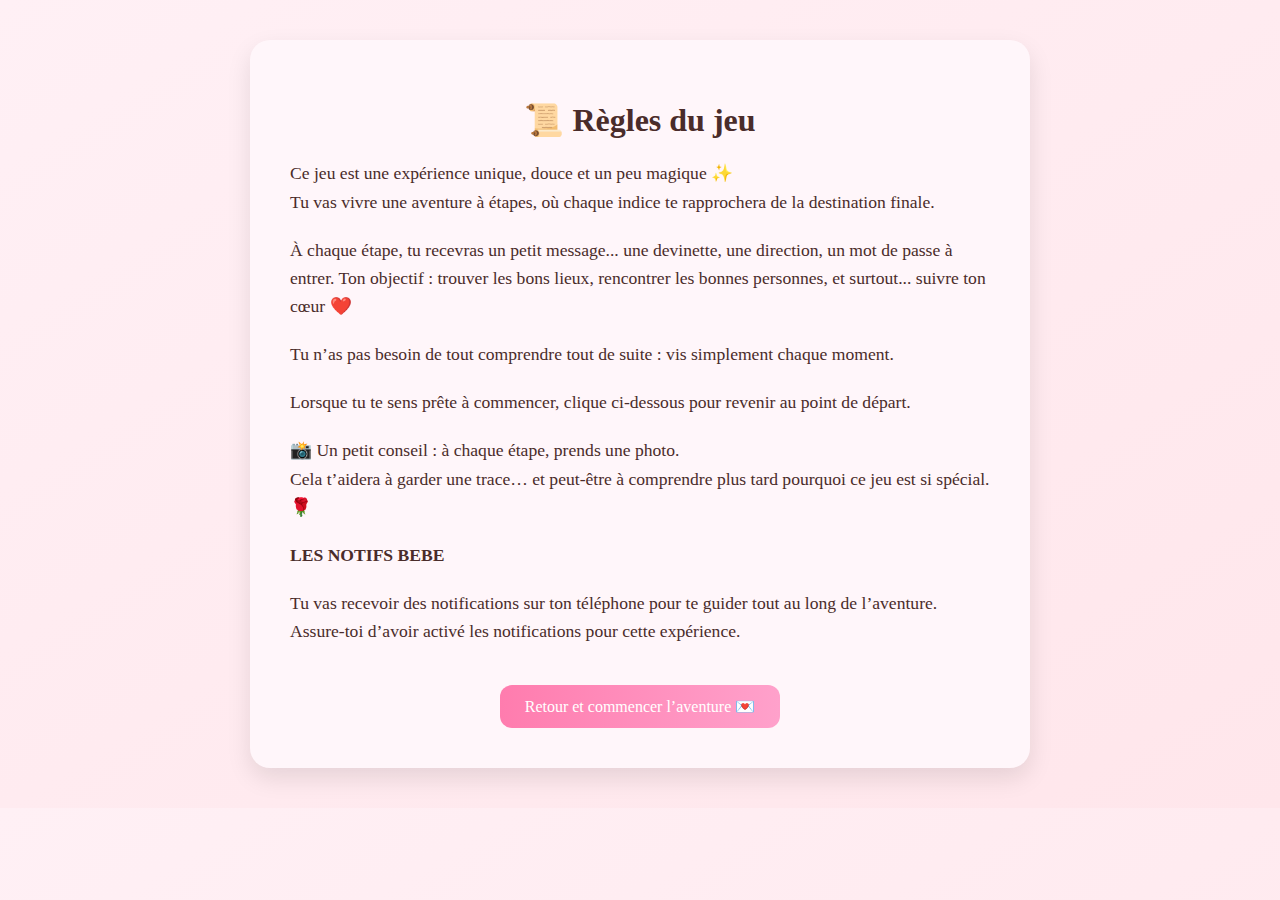
==== regles.html @ 656143b9 "Première version du projet romantique" ====
<!DOCTYPE html>
<html lang="fr">
<head>
  <meta charset="UTF-8">
  <meta name="viewport" content="width=device-width, initial-scale=1.0">
  <title>Règles du jeu</title>
  <link rel="stylesheet" href="style.css">
  <style>
    body {
      background: linear-gradient(to bottom right, #fff0f5, #ffe6eb);
      padding: 40px;
      font-family: 'Playfair Display', serif;
      color: #4a2c2a;
    }

    .regles-container {
      max-width: 700px;
      margin: auto;
      background-color: #fff6fa;
      padding: 40px;
      border-radius: 20px;
      box-shadow: 0 10px 25px rgba(0,0,0,0.1);
    }

    h1 {
      font-size: 2em;
      margin-bottom: 20px;
      text-align: center;
    }

    p {
      font-size: 1.1em;
      line-height: 1.6;
      margin-bottom: 20px;
    }

    a.button {
      display: inline-block;
      margin-top: 20px;
      padding: 12px 25px;
      background: linear-gradient(to right, #ff7cae, #ffa1cb);
      color: white;
      text-decoration: none;
      border-radius: 12px;
      text-align: center;
    }

    a.button:hover {
      background: linear-gradient(to right, #ff5c99, #ff92b9);
    }
  </style>
</head>
<body>
  <div class="regles-container">
    <h1>📜 Règles du jeu</h1>
    <p>
      Ce jeu est une expérience unique, douce et un peu magique ✨<br>
      Tu vas vivre une aventure à étapes, où chaque indice te rapprochera de la destination finale.
    </p>
    <p>
      À chaque étape, tu recevras un petit message... une devinette, une direction, un mot de passe à entrer.
      Ton objectif : trouver les bons lieux, rencontrer les bonnes personnes, et surtout... suivre ton cœur ❤️
    </p>
    <p>
      Tu n’as pas besoin de tout comprendre tout de suite : vis simplement chaque moment.
    </p>
    <p>
      Lorsque tu te sens prête à commencer, clique ci-dessous pour revenir au point de départ.
    </p>
    <p>
        📸 Un petit conseil : à chaque étape, prends une photo.<br>
        Cela t’aidera à garder une trace… et peut-être à comprendre plus tard pourquoi ce jeu est si spécial. 🌹
      </p>
      <p><b>LES NOTIFS BEBE</b></p>
      <p>
        Tu vas recevoir des notifications sur ton téléphone pour te guider tout au long de l’aventure.
        Assure-toi d’avoir activé les notifications pour cette expérience.
      </p>
      <p><b></b></p>
    <center><a class="button" href="index.html">Retour et commencer l’aventure 💌</a></center> 
  </div>
</body>
</html>
---- style.css ----
body {
  margin: 0;
  padding: 0;
  font-family: 'Playfair Display', serif;
  background: linear-gradient(to bottom right, #fff0f5, #ffffff);
  color: #4a2c2a;
  overflow-x: hidden;
}

.intro {
  position: relative;
  width: 100%;
  height: 100vh;
  overflow: hidden;
  background: black;
}

#introVideo {
  width: 100%;
  height: 100%;
  object-fit: cover;
  opacity: 0.7;
}

.intro-content {
  position: absolute;
  top: 50%;
  left: 50%;
  transform: translate(-50%, -50%);
  text-align: center;
  background: rgba(255, 255, 255, 0.8);
  padding: 30px;
  border-radius: 20px;
  max-width: 80%;
}

.intro-content h1 {
  font-size: 2.5rem;
  margin-bottom: 15px;
}

.intro-content p {
  font-size: 1.2rem;
}

.intro-content button {
  margin-top: 20px;
  padding: 12px 25px;
  font-size: 18px;
  background: linear-gradient(to right, #ff7cae, #ffa1cb);
  color: white;
  border: none;
  border-radius: 12px;
  cursor: pointer;
  transition: all 0.3s ease;
}

.intro-content button:hover {
  background: linear-gradient(to right, #ff5c99, #ff92b9);
}

.container {
  max-width: 700px;
  margin: 60px auto;
  padding: 40px;
  background: #fff6f9;
  border-radius: 20px;
  box-shadow: 0 10px 25px rgba(0, 0, 0, 0.1);
  animation: fadeIn 1s ease;
  text-align: center;
}

input[type="text"] {
  padding: 12px;
  width: 80%;
  font-size: 16px;
  border: 1px solid #ffb6c1;
  border-radius: 8px;
  margin-top: 20px;
}

button {
  padding: 12px 20px;
  background: linear-gradient(to right, #ff8aaf, #ffb1c9);
  color: white;
  font-size: 16px;
  border: none;
  border-radius: 8px;
  cursor: pointer;
  margin-top: 20px;
}

button:hover {
  background: linear-gradient(to right, #ff709b, #ffa3be);
}

.message {
  margin-top: 15px;
  font-size: 1.1em;
}

.hint-link {
  display: inline-block;
  margin-top: 10px;
  font-size: 0.95em;
  color: #d94f78;
  text-decoration: underline;
  cursor: pointer;
}

.hint-box {
  background-color: #ffe0eb;
  padding: 12px;
  border-radius: 10px;
  margin-top: 10px;
  font-size: 0.95em;
  animation: fadeIn 0.5s ease;
}

.error {
  background-color: #ffdada;
  color: #a60000;
}

.success {
  color: #4CAF50;
  font-weight: bold;
  font-size: 1.5rem;
  margin-top: 40px;
}

@keyframes fadeIn {
  from { opacity: 0; transform: translateY(20px); }
  to { opacity: 1; transform: translateY(0); }
}

.fade-in {
  animation: fadeIn 0.6s ease-in-out;
}

.fade-out {
  opacity: 0;
  transition: opacity 0.5s ease;
}
/* Loader romantique */
.loader {
  position: fixed;
  top: 0; left: 0;
  width: 100vw;
  height: 100vh;
  background: linear-gradient(135deg, #ffe6f0, #fff0f5);
  display: flex;
  justify-content: center;
  align-items: center;
  z-index: 9999;
}

.loader-inner {
  text-align: center;
  animation: pulse 2s infinite;
}

.loader-text {
  font-size: 2em;
  font-family: 'Playfair Display', serif;
  color: #c30060;
  text-shadow: 1px 1px 2px #ffb6c1;
  line-height: 1.5;
}

.heart {
  font-size: 2.5em;
  animation: heartbeat 1.5s infinite;
}

.fade-out {
  animation: fadeOut 1s ease forwards;
}

@keyframes heartbeat {
  0%, 100% { transform: scale(1); }
  50% { transform: scale(1.3); }
}

@keyframes pulse {
  0% { opacity: 0.8; }
  50% { opacity: 1; }
  100% { opacity: 0.8; }
}

@keyframes fadeOut {
  to { opacity: 0; visibility: hidden; }
}
.loader {
  position: fixed;
  top: 0; left: 0;
  width: 100vw;
  height: 100vh;
  background: linear-gradient(135deg, #ffe6f0, #fff0f5);
  display: flex;
  justify-content: center;
  align-items: center;
  z-index: 9999;
}

.loader-inner {
  text-align: center;
  animation: pulse 2s infinite;
}

.loader-text {
  font-size: 2em;
  font-family: 'Playfair Display', serif;
  color: #c30060;
  text-shadow: 1px 1px 2px #ffb6c1;
  line-height: 1.5;
}

.heart {
  font-size: 2.5em;
  animation: heartbeat 1.5s infinite;
}

.fade-out {
  animation: fadeOut 1s ease forwards;
}

@keyframes heartbeat {
  0%, 100% { transform: scale(1); }
  50% { transform: scale(1.3); }
}

@keyframes pulse {
  0% { opacity: 0.8; }
  50% { opacity: 1; }
  100% { opacity: 0.8; }
}

@keyframes fadeOut {
  to { opacity: 0; visibility: hidden; }
}
.fade-in-message {
  animation: fadeIn 1s ease-in-out;
  margin-top: 20px;
  font-size: 1.1em;
  color: #c30060;
  text-shadow: 1px 1px 2px #ffd1dc;
}
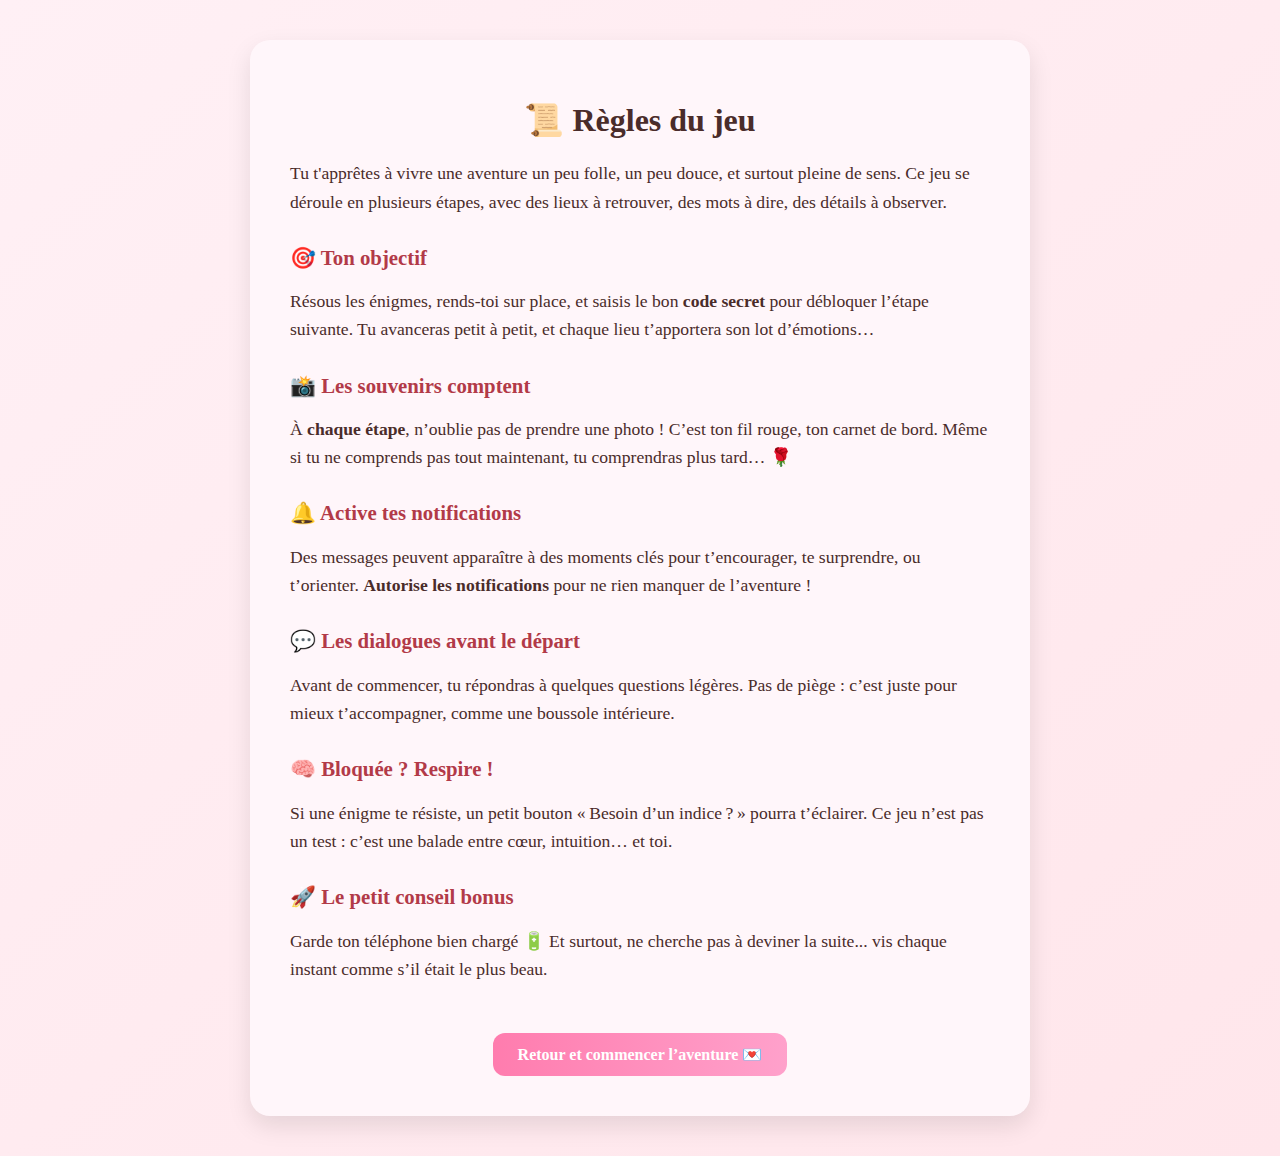
==== commit 1739504f: "final" ====
--- a/regles.html
+++ b/regles.html
@@ -28,6 +28,12 @@
       text-align: center;
     }
 
+    h2 {
+      font-size: 1.3em;
+      margin-top: 30px;
+      color: #b23a48;
+    }
+
     p {
       font-size: 1.1em;
       line-height: 1.6;
@@ -36,13 +42,14 @@
 
     a.button {
       display: inline-block;
-      margin-top: 20px;
+      margin-top: 30px;
       padding: 12px 25px;
       background: linear-gradient(to right, #ff7cae, #ffa1cb);
       color: white;
       text-decoration: none;
       border-radius: 12px;
       text-align: center;
+      font-weight: bold;
     }
 
     a.button:hover {
@@ -53,30 +60,46 @@
 <body>
   <div class="regles-container">
     <h1>📜 Règles du jeu</h1>
+
     <p>
-      Ce jeu est une expérience unique, douce et un peu magique ✨<br>
-      Tu vas vivre une aventure à étapes, où chaque indice te rapprochera de la destination finale.
+      Tu t'apprêtes à vivre une aventure un peu folle, un peu douce, et surtout pleine de sens.  
+      Ce jeu se déroule en plusieurs étapes, avec des lieux à retrouver, des mots à dire, des détails à observer.  
     </p>
+
+    <h2>🎯 Ton objectif</h2>
     <p>
-      À chaque étape, tu recevras un petit message... une devinette, une direction, un mot de passe à entrer.
-      Ton objectif : trouver les bons lieux, rencontrer les bonnes personnes, et surtout... suivre ton cœur ❤️
+      Résous les énigmes, rends-toi sur place, et saisis le bon <strong>code secret</strong> pour débloquer l’étape suivante.  
+      Tu avanceras petit à petit, et chaque lieu t’apportera son lot d’émotions…
     </p>
+
+    <h2>📸 Les souvenirs comptent</h2>
     <p>
-      Tu n’as pas besoin de tout comprendre tout de suite : vis simplement chaque moment.
+      À <strong>chaque étape</strong>, n’oublie pas de prendre une photo !  
+      C’est ton fil rouge, ton carnet de bord. Même si tu ne comprends pas tout maintenant, tu comprendras plus tard… 🌹
     </p>
+
+    <h2>🔔 Active tes notifications</h2>
     <p>
-      Lorsque tu te sens prête à commencer, clique ci-dessous pour revenir au point de départ.
+      Des messages peuvent apparaître à des moments clés pour t’encourager, te surprendre, ou t’orienter.  
+      <strong>Autorise les notifications</strong> pour ne rien manquer de l’aventure !
     </p>
+
+    <h2>💬 Les dialogues avant le départ</h2>
     <p>
-        📸 Un petit conseil : à chaque étape, prends une photo.<br>
-        Cela t’aidera à garder une trace… et peut-être à comprendre plus tard pourquoi ce jeu est si spécial. 🌹
-      </p>
-      <p><b>LES NOTIFS BEBE</b></p>
-      <p>
-        Tu vas recevoir des notifications sur ton téléphone pour te guider tout au long de l’aventure.
-        Assure-toi d’avoir activé les notifications pour cette expérience.
-      </p>
-      <p><b></b></p>
+      Avant de commencer, tu répondras à quelques questions légères. Pas de piège : c’est juste pour mieux t’accompagner, comme une boussole intérieure.
+    </p>
+
+    <h2>🧠 Bloquée ? Respire !</h2>
+    <p>
+      Si une énigme te résiste, un petit bouton « Besoin d’un indice ? » pourra t’éclairer. Ce jeu n’est pas un test : c’est une balade entre cœur, intuition… et toi.
+    </p>
+
+    <h2>🚀 Le petit conseil bonus</h2>
+    <p>
+      Garde ton téléphone bien chargé 🔋  
+      Et surtout, ne cherche pas à deviner la suite... vis chaque instant comme s’il était le plus beau.
+    </p>
+
     <center><a class="button" href="index.html">Retour et commencer l’aventure 💌</a></center> 
   </div>
 </body>
--- a/style.css
+++ b/style.css
@@ -13,6 +13,7 @@
   height: 100vh;
   overflow: hidden;
   background: black;
+  transition: opacity 0.5s ease-out;
 }
 
 #introVideo {
@@ -97,6 +98,11 @@
 .message {
   margin-top: 15px;
   font-size: 1.1em;
+  min-height: 50px;
+  /* Ajout d'une hauteur minimum */
+  position: relative;
+  /* Pour le positionnement absolu des hints */
+  display: block !important;
 }
 
 .hint-link {
@@ -108,13 +114,31 @@
   cursor: pointer;
 }
 
+.hint-link:hover {
+  color: #ff1a4f;
+  text-decoration: none;
+}
+
 .hint-box {
-  background-color: #ffe0eb;
-  padding: 12px;
+  background: #fffbe8;
+  color: #6a4e25;
+  border-left: 5px solid #f5b042;
+  padding: 15px;
   border-radius: 10px;
-  margin-top: 10px;
-  font-size: 0.95em;
-  animation: fadeIn 0.5s ease;
+  margin: 10px 0;
+  position: relative;
+  z-index: 10;
+  display: block !important;
+  opacity: 1 !important;
+  visibility: visible !important;
+  box-shadow: 0 2px 8px rgba(0, 0, 0, 0.1);
+  transform: translateY(0);
+  transition: transform 0.3s ease, box-shadow 0.3s ease;
+}
+
+.hint-box:hover {
+  transform: translateY(-2px);
+  box-shadow: 0 4px 12px rgba(0, 0, 0, 0.15);
 }
 
 .error {
@@ -130,8 +154,15 @@
 }
 
 @keyframes fadeIn {
-  from { opacity: 0; transform: translateY(20px); }
-  to { opacity: 1; transform: translateY(0); }
+  from {
+    opacity: 0;
+    transform: translateY(20px);
+  }
+
+  to {
+    opacity: 1;
+    transform: translateY(0);
+  }
 }
 
 .fade-in {
@@ -142,17 +173,19 @@
   opacity: 0;
   transition: opacity 0.5s ease;
 }
+
 /* Loader romantique */
 .loader {
   position: fixed;
-  top: 0; left: 0;
+  top: 0;
+  left: 0;
   width: 100vw;
   height: 100vh;
   background: linear-gradient(135deg, #ffe6f0, #fff0f5);
   display: flex;
   justify-content: center;
   align-items: center;
-  z-index: 9999;
+  z-index: 1100;
 }
 
 .loader-inner {
@@ -178,67 +211,38 @@
 }
 
 @keyframes heartbeat {
-  0%, 100% { transform: scale(1); }
-  50% { transform: scale(1.3); }
+
+  0%,
+  100% {
+    transform: scale(1);
+  }
+
+  50% {
+    transform: scale(1.3);
+  }
 }
 
 @keyframes pulse {
-  0% { opacity: 0.8; }
-  50% { opacity: 1; }
-  100% { opacity: 0.8; }
+  0% {
+    opacity: 0.8;
+  }
+
+  50% {
+    opacity: 1;
+  }
+
+  100% {
+    opacity: 0.8;
+  }
 }
 
 @keyframes fadeOut {
-  to { opacity: 0; visibility: hidden; }
-}
-.loader {
-  position: fixed;
-  top: 0; left: 0;
-  width: 100vw;
-  height: 100vh;
-  background: linear-gradient(135deg, #ffe6f0, #fff0f5);
-  display: flex;
-  justify-content: center;
-  align-items: center;
-  z-index: 9999;
-}
-
-.loader-inner {
-  text-align: center;
-  animation: pulse 2s infinite;
-}
-
-.loader-text {
-  font-size: 2em;
-  font-family: 'Playfair Display', serif;
-  color: #c30060;
-  text-shadow: 1px 1px 2px #ffb6c1;
-  line-height: 1.5;
-}
-
-.heart {
-  font-size: 2.5em;
-  animation: heartbeat 1.5s infinite;
-}
-
-.fade-out {
-  animation: fadeOut 1s ease forwards;
-}
-
-@keyframes heartbeat {
-  0%, 100% { transform: scale(1); }
-  50% { transform: scale(1.3); }
-}
-
-@keyframes pulse {
-  0% { opacity: 0.8; }
-  50% { opacity: 1; }
-  100% { opacity: 0.8; }
-}
-
-@keyframes fadeOut {
-  to { opacity: 0; visibility: hidden; }
-}
+  to {
+    opacity: 0;
+    visibility: hidden;
+  }
+}
+
 .fade-in-message {
   animation: fadeIn 1s ease-in-out;
   margin-top: 20px;
@@ -246,3 +250,602 @@
   color: #c30060;
   text-shadow: 1px 1px 2px #ffd1dc;
 }
+
+.overlay {
+  position: fixed;
+  top: 0;
+  left: 0;
+  width: 100%;
+  height: 100%;
+  background-color: rgba(0, 0, 0, 0.8);
+  display: flex;
+  justify-content: center;
+  align-items: center;
+  z-index: 1000;
+}
+
+.popup {
+  background-color: white;
+  padding: 30px;
+  border-radius: 8px;
+  text-align: center;
+  max-width: 400px;
+  width: 90%;
+}
+
+.popup h2 {
+  margin-bottom: 20px;
+  color: #333;
+}
+
+.popup input {
+  width: 100%;
+  padding: 10px;
+  margin: 10px 0;
+  border: 1px solid #ddd;
+  border-radius: 4px;
+}
+
+.error-message {
+  color: red;
+  margin-top: 10px;
+  font-size: 14px;
+}
+
+#dialogue-container {
+  max-width: 600px;
+  margin: 20px auto;
+  padding: 20px;
+  display: none;
+  /* Caché par défaut */
+  animation: fadeIn 0.5s ease-in;
+  z-index: 900;
+}
+
+.dialogue-box {
+  background-color: #fff5f8;
+  padding: 20px;
+  border-radius: 15px;
+  box-shadow: 0 4px 15px rgba(255, 182, 193, 0.2);
+  margin-bottom: 20px;
+  transition: transform 0.2s ease, box-shadow 0.2s ease;
+}
+
+.dialogue-box:hover {
+  transform: translateY(-2px);
+  box-shadow: 0 5px 15px rgba(255, 182, 193, 0.3);
+}
+
+.dialogue-text {
+  font-size: 1.2em;
+  color: #ff4d7e;
+  margin-bottom: 15px;
+}
+
+.dialogue-input {
+  width: 100%;
+  padding: 12px;
+  border: 2px solid #ffb6c1;
+  border-radius: 8px;
+  margin-bottom: 15px;
+  font-size: 1em;
+  transition: border-color 0.2s ease, box-shadow 0.2s ease;
+}
+
+.dialogue-input:focus {
+  border-color: #ff4d7e;
+  outline: none;
+  box-shadow: 0 0 0 2px rgba(255, 77, 126, 0.2);
+}
+
+.dialogue-button {
+  background-color: #ff4d7e;
+  color: white;
+  padding: 10px 20px;
+  border: none;
+  border-radius: 8px;
+  cursor: pointer;
+  transition: all 0.3s ease;
+}
+
+.dialogue-button:hover {
+  background-color: #ff1a4f;
+  transform: scale(1.05);
+}
+
+.dialogue-reaction {
+  margin-top: 20px;
+  background: #fff0f5;
+  border-left: 5px solid #ff69b4;
+  padding: 15px;
+  border-radius: 10px;
+  font-style: italic;
+  color: #b30059;
+  animation: fadeIn 1s ease-in-out;
+}
+
+.fade-in {
+  opacity: 0;
+  animation: fadeIn 0.8s forwards;
+}
+
+.appear-smooth {
+  animation: appearZoom 1.4s ease-out forwards;
+  opacity: 0;
+  transform: scale(0.8);
+}
+
+@keyframes appearZoom {
+  0% {
+    opacity: 0;
+    transform: scale(0.8);
+  }
+
+  60% {
+    opacity: 1;
+    transform: scale(1.05);
+  }
+
+  100% {
+    transform: scale(1);
+  }
+}
+
+@keyframes fadeIn {
+  from {
+    opacity: 0;
+    transform: translateY(10px);
+  }
+
+  to {
+    opacity: 1;
+    transform: translateY(0);
+  }
+}
+
+.hint-box {
+  background: #fffbe8;
+  color: #6a4e25;
+  border-left: 5px solid #f5b042;
+  padding: 10px 15px;
+  border-radius: 10px;
+  margin-top: 10px;
+  display: block !important;
+  /* Forcer l'affichage */
+  opacity: 1 !important;
+  /* Forcer l'opacité */
+  visibility: visible !important;
+  animation: fadeIn 0.5s ease-in-out;
+}
+
+.error {
+  background: #ffe6e6 !important;
+  color: #a94442 !important;
+  border-left-color: #e74c3c !important;
+}
+
+/* Loader romantique */
+.summary-box {
+  background: rgba(255, 255, 255, 0.95);
+  border-radius: 15px;
+  padding: 20px;
+  box-shadow: 0 0 20px rgba(255, 192, 203, 0.5);
+  max-width: 600px;
+  margin: 20px auto;
+}
+
+.responses-list {
+  margin: 20px 0;
+  max-height: 60vh;
+  overflow-y: auto;
+  padding: 10px;
+  border: 1px solid pink;
+  border-radius: 10px;
+}
+
+.response-item {
+  background: #fdf7ff;
+  border-left: 5px solid #c27ba0;
+  margin: 10px 0;
+  padding: 10px 15px;
+  border-radius: 10px;
+  transition: transform 0.2s ease, box-shadow 0.2s ease;
+}
+
+.response-item:hover {
+  transform: translateY(-2px);
+  box-shadow: 0 5px 15px rgba(255, 182, 193, 0.3);
+}
+
+.response-item .reaction {
+  font-style: italic;
+  color: #7a3e5f;
+  margin-top: 5px;
+}
+
+.question {
+  color: #ff4081;
+  font-weight: bold;
+  margin-bottom: 5px;
+}
+
+.answer {
+  color: #333;
+  padding-left: 15px;
+}
+
+.next-step-hint {
+  margin-top: 20px;
+  font-weight: bold;
+  color: #ff4081;
+}
+
+.start-adventure-btn {
+  background: linear-gradient(45deg, #ff4081, #ff80ab);
+  color: white;
+  border: none;
+  padding: 12px 25px;
+  border-radius: 25px;
+  font-size: 1.1em;
+  cursor: pointer;
+  margin-top: 20px;
+  transition: all 0.3s ease;
+}
+
+.start-adventure-btn:hover {
+  transform: scale(1.05);
+  background: linear-gradient(45deg, #ff1a4f, #ff4081);
+}
+
+.step-text h3 {
+  color: #ff4081;
+  margin-bottom: 10px;
+  font-size: 1.5em;
+}
+
+.step-text .timing {
+  color: #666;
+  font-style: italic;
+  margin-bottom: 15px;
+  padding: 5px 10px;
+  background: #fff3f7;
+  border-radius: 5px;
+  display: inline-block;
+}
+
+.step-text .enigme {
+  margin-top: 15px;
+}
+
+.step-text .enigme strong {
+  color: #ff4081;
+}
+
+.dialogue-next-btn {
+  margin-top: 20px;
+  padding: 12px 24px;
+  font-size: 1rem;
+  background-color: #ff4040;
+  color: white;
+  border: none;
+  border-radius: 12px;
+  cursor: pointer;
+  box-shadow: 0 3px 8px rgba(0, 0, 0, 0.2);
+  transition: transform 0.2s ease;
+}
+
+.dialogue-next-btn:hover {
+  transform: scale(1.05);
+}
+
+.final-step,
+.ending {
+  text-align: center;
+  padding: 40px 20px;
+  color: #ff4081;
+  animation: fadeIn 2s ease-in;
+}
+
+.final-step .soft-fade {
+  font-size: 1.2em;
+  opacity: 0.85;
+  margin: 10px 0;
+}
+
+.big-button {
+  background-color: #ff5e91;
+  color: white;
+  padding: 15px 30px;
+  font-size: 1.3em;
+  border: none;
+  border-radius: 12px;
+  margin-top: 20px;
+  cursor: pointer;
+  animation: pulse 2s infinite;
+}
+
+.heartbeat {
+  animation: pulse 1.5s infinite;
+}
+
+@keyframes pulse {
+  0% {
+    transform: scale(1);
+  }
+
+  50% {
+    transform: scale(1.07);
+  }
+
+  100% {
+    transform: scale(1);
+  }
+}
+
+.zoom-smooth {
+  animation: zoomSoft 2s ease-in-out infinite;
+  transform-origin: center;
+}
+
+@keyframes zoomSoft {
+  0% {
+    transform: scale(1);
+  }
+
+  50% {
+    transform: scale(1.06);
+  }
+
+  100% {
+    transform: scale(1);
+  }
+}
+
+
+
+.map-step.current {
+  background: #ff4081;
+  color: white;
+  transform: scale(1.02);
+  box-shadow: 0 4px 15px rgba(255, 64, 129, 0.3);
+  filter: blur(2px);
+  opacity: 0.9;
+  pointer-events: auto;
+}
+
+.step-icon,
+.step-name {
+  transition: all 0.3s ease;
+}
+
+.map-step:not(.completed):not(.current) .step-icon,
+.map-step:not(.completed):not(.current) .step-name {
+  filter: blur(3px);
+}
+
+.map-step.completed .step-icon {
+  animation: completedStep 0.6s ease-out;
+}
+
+.step-badge {
+  position: absolute;
+  top: -10px;
+  right: -10px;
+  background: gold;
+  border-radius: 50%;
+  width: 24px;
+  height: 24px;
+  display: flex;
+  align-items: center;
+  justify-content: center;
+  font-size: 12px;
+  box-shadow: 0 2px 5px rgba(0, 0, 0, 0.2);
+  transform: scale(0);
+  transition: transform 0.3s ease;
+}
+
+.map-step.completed .step-badge {
+  transform: scale(1);
+}
+
+@keyframes completedStep {
+  0% {
+    transform: scale(1);
+  }
+
+  50% {
+    transform: scale(1.4);
+  }
+
+  100% {
+    transform: scale(1);
+  }
+}
+
+/* ════════════════════════════════════ */
+/* 🌸 CARTE DE PROGRESSION (améliorée) */
+/* ════════════════════════════════════ */
+
+.progress-map {
+  position: fixed;
+  bottom: 20px;
+  right: 20px;
+  width: 320px;
+  max-height: 80vh;
+  background: rgba(255, 255, 255, 0.95);
+  backdrop-filter: blur(12px);
+  border-radius: 20px;
+  padding: 24px 20px;
+  box-shadow: 0 8px 25px rgba(255, 105, 180, 0.25);
+  z-index: 1000;
+  overflow-y: auto;
+  transform: translateX(120%);
+  transition: transform 0.4s cubic-bezier(0.4, 0, 0.2, 1);
+}
+
+.progress-map.visible {
+  transform: translateX(0);
+}
+
+.progress-title {
+  color: #ff4081;
+  font-weight: 700;
+  font-size: 1.3em;
+  margin-bottom: 14px;
+  text-align: center;
+  letter-spacing: 0.5px;
+}
+
+.progress-bar {
+  height: 5px;
+  background: #ffe0eb;
+  border-radius: 10px;
+  margin-bottom: 20px;
+  overflow: hidden;
+}
+
+.progress-bar-fill {
+  height: 100%;
+  background: linear-gradient(90deg, #ff4081, #ff80ab);
+  transition: width 0.5s ease;
+}
+
+/* Étapes individuelles */
+.steps-container {
+  display: flex;
+  flex-direction: column;
+  gap: 12px;
+  max-height: 60vh;
+  overflow-y: auto;
+  padding-bottom: env(safe-area-inset-bottom);
+}
+
+.map-step {
+  position: relative;
+  padding: 16px;
+  margin: 0;
+  border-radius: 14px;
+  background: rgba(255, 255, 255, 0.85);
+  box-shadow: inset 0 0 0 2px #ffdde9;
+  transition: all 0.3s ease;
+  filter: blur(3px);
+  opacity: 0.6;
+  pointer-events: none;
+  transform: scale(0.98);
+}
+
+.map-step.completed {
+  background: #fff0f7;
+  filter: blur(0);
+  opacity: 1;
+  pointer-events: auto;
+  transform: scale(1);
+  border-left: 5px solid #ffb6c1;
+  animation: completedStep 0.6s ease-out;
+}
+
+.map-step.current {
+  background: #ff4081;
+  color: white;
+  box-shadow: 0 4px 15px rgba(255, 64, 129, 0.3);
+  transform: scale(1.03);
+  filter: none;
+  opacity: 0.95;
+  pointer-events: auto;
+}
+
+.map-step .step-icon,
+.map-step .step-name {
+  transition: all 0.3s ease;
+}
+
+.map-step:not(.completed):not(.current) .step-icon,
+.map-step:not(.completed):not(.current) .step-name {
+  filter: blur(2px);
+  opacity: 0.7;
+}
+
+.step-badge {
+  position: absolute;
+  top: -10px;
+  right: -10px;
+  background: gold;
+  border-radius: 50%;
+  width: 24px;
+  height: 24px;
+  display: flex;
+  align-items: center;
+  justify-content: center;
+  font-size: 12px;
+  box-shadow: 0 2px 6px rgba(0, 0, 0, 0.15);
+  transform: scale(0);
+  transition: transform 0.3s ease;
+}
+
+.map-step.completed .step-badge {
+  transform: scale(1);
+}
+
+/* Animation de badge */
+@keyframes completedStep {
+  0% {
+    transform: scale(1);
+  }
+
+  50% {
+    transform: scale(1.3);
+  }
+
+  100% {
+    transform: scale(1);
+  }
+}
+
+@media screen and (max-height: 500px) {
+  .progress-map {
+    max-height: 60vh;
+  }
+
+  .progress-map.visible {
+    display: none;
+  }
+}
+
+/* Animation de transition */
+@keyframes slideUp {
+  from {
+    transform: translateY(100%);
+  }
+
+  to {
+    transform: translateY(0);
+  }
+}
+
+@keyframes slideDown {
+  from {
+    transform: translateY(0);
+  }
+
+  to {
+    transform: translateY(100%);
+  }
+}
+
+/* Fix pour les très petits écrans */
+@media screen and (max-width: 320px) {
+  .intro-content h1 {
+    font-size: 1.8rem;
+  }
+
+  button {
+    width: 100%;
+  }
+}
+
+/* Fix pour le clavier virtuel */
+@media screen and (max-height: 500px) {
+  .progress-map {
+    display: none;
+  }
+}